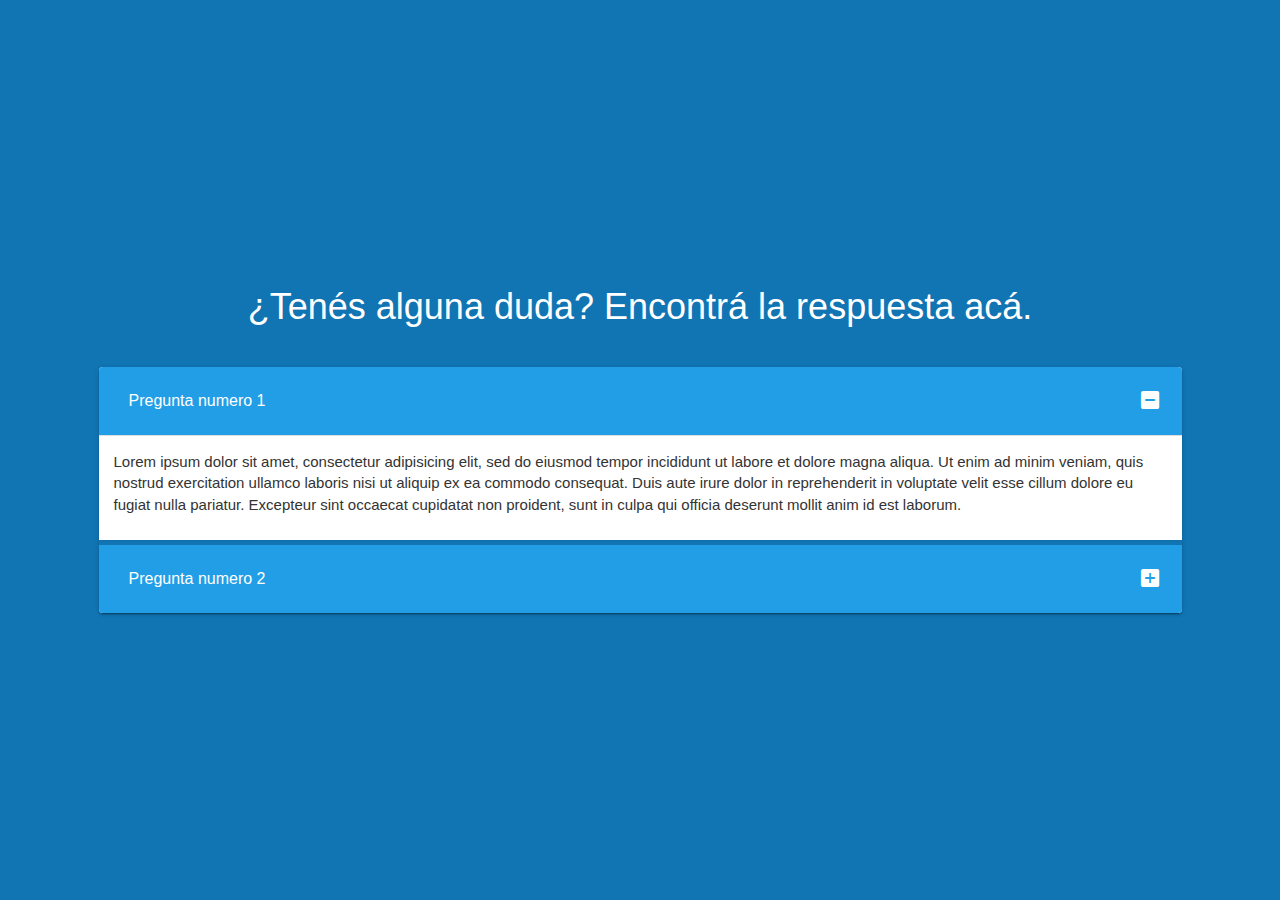
==== faq.html @ 03b4b30a "Add line mockup, A3 node and last sections" ====
<!DOCTYPE html>
<html>
  <head>
    <title>Preguntas Frecuentes - Boole</title>

    <!-- Default metas -->
    <meta charset="utf-8">
    <meta name="viewport" content="width=device-width, initial-scale=1.0">

    <!-- SEO Metas -->
    <meta name="description" content="Cree una cuenta en Boole de manera sencilla y rápida.">

    <!-- Style files -->
    <link rel="stylesheet" href="styles/faq.min.css">
    <link rel="stylesheet" href="styles/landing-style.min.css">
    <link rel="stylesheet" href="https://maxcdn.bootstrapcdn.com/bootstrap/3.3.7/css/bootstrap.min.css" integrity="sha384-BVYiiSIFeK1dGmJRAkycuHAHRg32OmUcww7on3RYdg4Va+PmSTsz/K68vbdEjh4u" crossorigin="anonymous">
    <link rel="stylesheet" href="https://fonts.googleapis.com/icon?family=Material+Icons">
  </head>
  <body>
    <div class="container">
      <div class="faq-container">
            <h1>¿Tenés alguna duda? Encontrá la respuesta acá.</h1>
            <div class="panel-group wrap" id="bs-collapse">
              <div class="panel">
                <div class="panel-heading">
                  <h4 class="panel-title">
                    <!-- Question 1 -->
                    <a data-toggle="collapse" data-parent="#" href="#one">
                      Pregunta numero 1
                    </a>
                  </h4>
                </div>
                <div id="one" class="panel-collapse collapse in">
                  <div class="panel-body">
                    <!-- Answer 1 -->
                    <p>Lorem ipsum dolor sit amet, consectetur adipisicing elit, sed do eiusmod tempor incididunt ut labore et dolore magna aliqua. Ut enim ad minim veniam, quis nostrud exercitation ullamco laboris nisi ut aliquip ex ea commodo consequat. Duis aute irure dolor in reprehenderit in voluptate velit esse cillum dolore eu fugiat nulla pariatur. Excepteur sint occaecat cupidatat non proident, sunt in culpa qui officia deserunt mollit anim id est laborum.</p>
                  </div>
                </div>
              </div>
              <!-- end of panel -->

              <div class="panel">
                <div class="panel-heading">
                  <h4 class="panel-title">
                    <a data-toggle="collapse" data-parent="#" href="#two">
                      <!-- Question 2 -->
                      Pregunta numero 2
                    </a>
                  </h4>
                </div>
                <div id="two" class="panel-collapse collapse">
                  <div class="panel-body">
                    <!-- Answer 2 -->
                    <p>Lorem ipsum dolor sit amet, consectetur adipisicing elit, sed do eiusmod tempor incididunt ut labore et dolore magna aliqua. Ut enim ad minim veniam, quis nostrud exercitation ullamco laboris nisi ut aliquip ex ea commodo consequat. Duis aute irure dolor in reprehenderit in voluptate velit esse cillum dolore eu fugiat nulla pariatur. Excepteur sint occaecat cupidatat non proident, sunt in culpa qui officia deserunt mollit anim id est laborum.</p>
                  </div>

                </div>
              </div>
              <!-- end of panel -->
            </div>
            <!-- end of #bs-collapse  -->

        <!-- end of container -->
      </div>
    </div>
    <!-- scripting area -->
    <script src="https://ajax.googleapis.com/ajax/libs/jquery/1.12.4/jquery.min.js"></script>
    <script type="text/javascript" src="javascript/bootstrap.min.js"></script>
    <script type="text/javascript">
    $(document).ready(function() {
      $('.collapse.in').prev('.panel-heading').addClass('active');
      $('#accordion, #bs-collapse')
        .on('show.bs.collapse', function(a) {
          $(a.target).prev('.panel-heading').addClass('active');
        })
        .on('hide.bs.collapse', function(a) {
          $(a.target).prev('.panel-heading').removeClass('active');
        });
    });
    </script>
  </body>
</html>
---- styles/faq.min.css ----
body{background-color:#1174B3 !important}a:hover{text-decoration:none !important}p,h1,h2,h3,h4,h5,a{font-family:helvetica !important}p{font-size:15px}.container{display:flex;width:100%;height:100vh;align-items:center}.faq-container{width:95%;margin:0 auto}.faq-container h1{text-align:center;color:#fff;margin-bottom:40px}.wrap{box-shadow:0px 2px 2px 0px rgba(0,0,0,0.14),0px 3px 1px -2px rgba(0,0,0,0.2),0px 1px 5px 0px rgba(0,0,0,0.12);border-radius:4px}a:focus,a:hover,a:active{outline:0;text-decoration:none}.panel{border-width:0 0 1px 0;border:none !important;border-color:#fff;background:none;box-shadow:none}.panel:last-child{border-bottom:none}.panel-group>.panel:first-child .panel-heading{border-radius:4px 4px 0 0}.panel-group .panel{border-radius:0}.panel-group .panel+.panel{margin-top:0}.panel-heading{background-color:#229EE6;border-radius:0;border:none;color:#fff;padding:0}.panel-title a{display:block;color:#fff;padding:15px;position:relative;font-size:16px;font-weight:400}.panel-body{background:#fff}.panel:last-child .panel-body{border-radius:0 0 4px 4px}.panel:last-child .panel-heading{border-radius:0 0 4px 4px;transition:border-radius 0.3s linear 0.2s}.panel:last-child .panel-heading.active{border-radius:0;transition:border-radius linear 0s}.panel-heading a:before{content:'\e146';position:absolute;font-family:'Material Icons';right:5px;top:10px;font-size:24px;transition:all 0.5s;transform:scale(1)}.panel-heading.active a:before{content:' ';transition:all 0.5s;transform:scale(0)}#bs-collapse .panel-heading a:after{content:' ';font-size:24px;position:absolute;font-family:'Material Icons';right:5px;top:10px;transform:scale(0);transition:all 0.5s}#bs-collapse .panel-heading.active a:after{content:'\e909';transform:scale(1);transition:all 0.5s}#accordion .panel-heading a:before{content:'\e316';font-size:24px;position:absolute;position-font-family:'Material Icons';right:5px;top:10px;transform:rotate(180deg);transition:all 0.5s}#accordion .panel-heading.active a:before{transform:rotate(0deg);transition:all 0.5s}
---- styles/landing-style.min.css ----
html,body,div,span,applet,object,iframe,h1,h2,h3,h4,h5,h6,p,blockquote,pre,a,abbr,acronym,address,big,cite,code,del,dfn,em,img,ins,kbd,q,s,samp,small,strike,strong,sub,sup,tt,var,b,u,i,center,dl,dt,dd,ol,ul,li,fieldset,form,label,legend,table,caption,tbody,tfoot,thead,tr,th,td,article,aside,canvas,details,embed,figure,figcaption,footer,header,hgroup,menu,nav,output,ruby,section,summary,time,mark,audio,video{margin:0;padding:0;border:0;vertical-align:baseline}article,aside,details,figcaption,figure,footer,header,hgroup,menu,nav,section{display:block}body{line-height:1}ol,ul{list-style:none}blockquote,q{quotes:none}blockquote:before,blockquote:after,q:before,q:after{content:'';content:none}table{border-collapse:collapse;border-spacing:0}*{box-sizing:border-box}body{background-color:#0F68A1;margin:0;box-sizing:border-box}a{text-decoration:none;color:white}header{heigth:400px;overflow:hidden;padding:20px;display:flex;align-items:center;justify-content:flex-end;justify-content:space-between}header .logo{float:left;width:60px;height:60px;border-radius:50%;border:7px solid white;z-index:3}header .header-right{display:flex;justify-content:flex-end;align-items:center}header .logIn{font-family:helvetica}header .register a{display:flex;font-family:helvetica;text-decoration:none;background-color:#239DE4;padding:8px;border-radius:5px;box-shadow:0 2px 5px rgba(0,0,0,0.3);margin-left:20px;display:none}.topText{z-index:2;display:block-flex;position:absolute;justify-content:center;width:100%;top:225px}.topText h1{font-size:23px;font-family:helvetica;font-weight:bold;text-align:center;color:white;line-height:30px;max-width:700px;margin:0 auto;margin-bottom:10px;padding:10px}.topText p{font-family:helvetica;font-size:16px;color:#ECECEC;max-width:600px;text-align:center;line-height:24px;margin:0 auto;padding:10px}.green-register{background-color:#5DB348;padding:10px;display:block;width:200px;margin:0 auto;margin-top:20px;border-radius:5px;text-align:center;color:white;text-decoration:none;font-family:helvetica;font-weight:bold;box-shadow:0 5px 10px rgba(0,0,0,0.3)}.contenedorCirculo{display:flex;width:100vw;height:1000px;overflow:hidden;justify-content:center;position:absolute;z-index:1}.contenedorCirculo .circle{width:500px;height:500px;border-radius:50%;border:90px solid #0F6EA5;position:absolute;left:50%;top:25%;transform:translate(-50%, -50%)}.contenedorCirculo .line{width:90px;height:900px;background-color:#0F6EA5;position:absolute;left:50%;top:90%;transform:translate(-50%, -50%)}.dinamic-diagonal-container{width:100%;height:1300px;background-color:#229EE6;position:relative;z-index:4;top:900px;overflow:hidden}.dinamic-diagonal-container .mockup-mac{width:350px;display:block;position:absolute;top:100px;right:0}.dinamic-diagonal-container .mockup-text{position:relative;top:400px;font-family:helvetica;font-size:22px;color:white;line-height:30px;text-align:center;padding:20px}.dinamic-diagonal-container .mockup-ipad{width:350px;display:block;position:absolute;float:left;top:600px}.time-line-container{height:3500px;width:100%;background-color:#1174B3;position:absolute;top:2100px;z-index:2;overflow:hidden}.nodoCompleto1{display:flex;justify-content:center}.contenedorNodo{display:flex;justify-content:center}.dinamicCircle{position:absolute;top:20px;left:50%;top:25%;transform:translate(-50%, -50%)}.contenedorNodo2{position:absolute;top:90px;z-index:10;left:50%;top:24.89%;transform:translate(-50%, -50%)}.boton{width:210px;height:210px;border-radius:50%;background-color:#1ed5ff;box-shadow:0 0 15px 0;border:4px solid white;transition:all ease-in-out 300ms}.boton:hover{transform:scale(1.03);background-color:#1ee9ff;box-shadow:0 0 10px 0}.mockup-branch-line{position:absolute;top:970px;left:50%;width:200px;margin:0 auto;z-index:-1}.line-down{position:absolute;display:block;width:10px;height:1090px;left:50%;transform:translateX(-50%);background-color:#E1EEEE;z-index:-1;top:850px}.line-down-red{position:absolute;display:block;width:100%;height:600px;background-color:#FF6161}.mockup-line{position:absolute;display:block;left:50%;transform:translateX(-50%);top:1860px;width:300px}.time-line-container{padding:20px;padding-top:200px;display:inline-block;position:absolute;margin:0 auto;font-family:helvetica;font-size:22px;line-height:35px;text-align:center;margin-top:30px}.time-line-container p{max-width:700px;color:#FFFFFF;margin-top:150px;position:relative;left:50%;transform:translateX(-50%)}.last-section{background-color:#E7EEED;width:100vw;height:1500px;position:relative;top:4200px}.last-section .container{padding-top:300px;display:flex;flex-direction:column;justify-content:center;overflow:hidden}.last-section .container p{font-family:helvetica;font-size:21px;text-align:center;line-height:28px;padding:20px;color:#4D4D4D;max-width:770px;position:relative;left:50%;transform:translateX(-50%)}.last-section .container .nodo-last{display:block;position:relative;margin:0 auto;width:200px;margin-bottom:160px;z-index:2}.last-section .container .infinite-line{width:100%;height:10px;background-color:white;position:relative;bottom:268px;margin-left:50%;z-index:1}.last-section .container .infinite-line .red-line{height:100%;width:300px;background-color:#FD6466}.last-section .container .mini-line{display:block;width:300px;margin:0 auto;margin-top:200px}footer{width:100%;min-height:530px;background-color:#F1F5F5;position:relative;top:4050px;padding:140px 15px 15px 15px}footer p{text-align:center;font-size:21px;font-family:helvetica;line-height:32px;margin-bottom:60px;color:#4D4D4D;max-width:778px;position:relative;left:50%;transform:translateX(-50%)}footer .green-register{margin-bottom:100px}.end{width:100%;height:50px;background-color:white;position:relative;top:4040px;padding:20px}.end p{font-family:helvetica;font-size:10px;color:#373737}
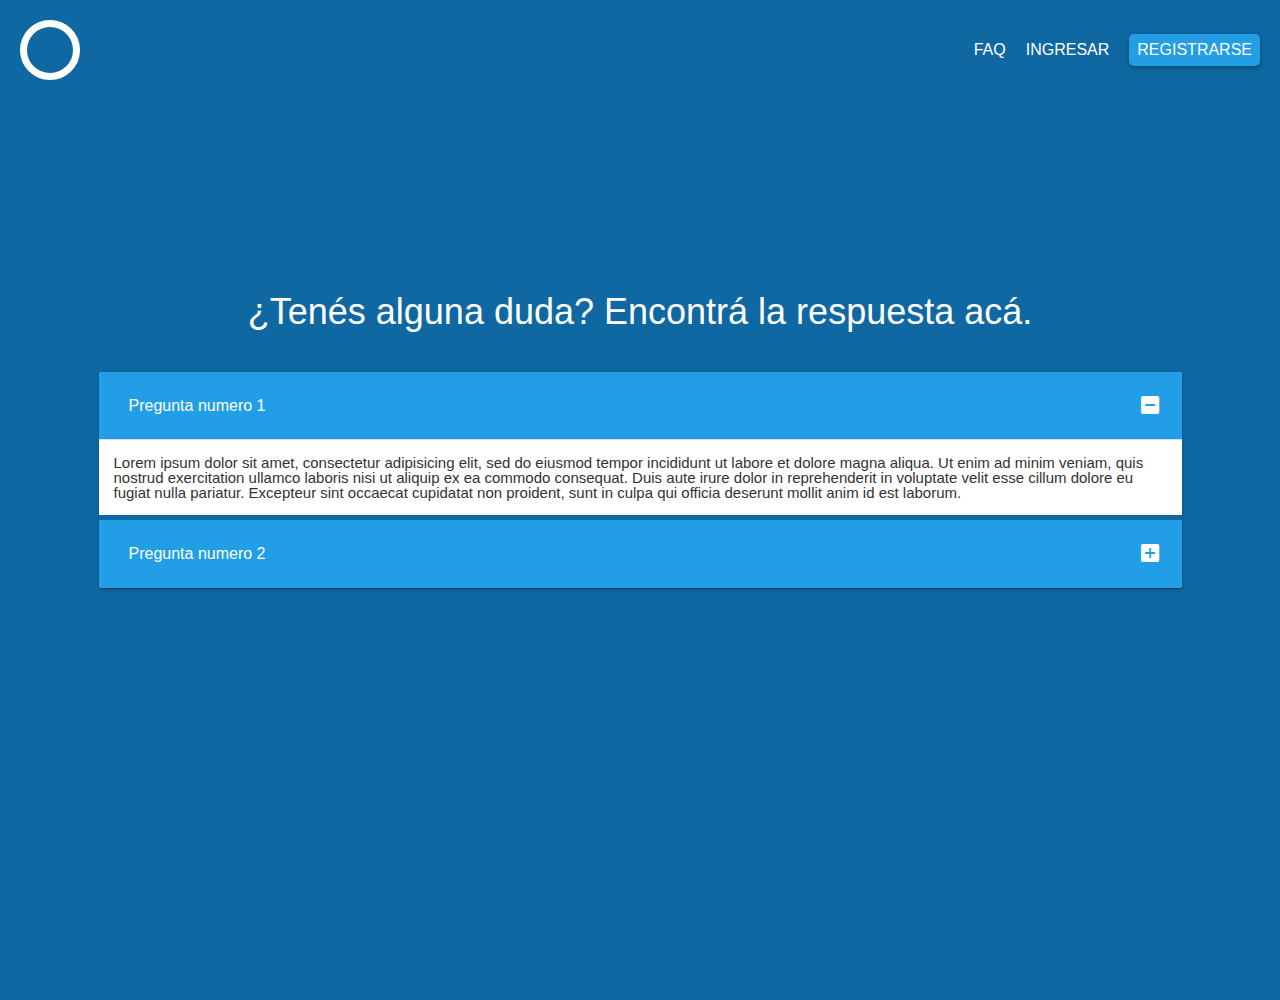
==== commit 6e08dbd4: "Link all pages. Add login page and header to all of them" ====
--- a/faq.html
+++ b/faq.html
@@ -12,11 +12,25 @@
 
     <!-- Style files -->
     <link rel="stylesheet" href="styles/faq.min.css">
-    <link rel="stylesheet" href="styles/landing-style.min.css">
     <link rel="stylesheet" href="https://maxcdn.bootstrapcdn.com/bootstrap/3.3.7/css/bootstrap.min.css" integrity="sha384-BVYiiSIFeK1dGmJRAkycuHAHRg32OmUcww7on3RYdg4Va+PmSTsz/K68vbdEjh4u" crossorigin="anonymous">
     <link rel="stylesheet" href="https://fonts.googleapis.com/icon?family=Material+Icons">
+    <link rel="stylesheet" href="styles/landing-style.min.css">
   </head>
   <body>
+
+    <!-- header with logo log in and register buttons -->
+    <header>
+      <a href="index.html">
+        <div class="logo"></div>
+      </a>
+      <div class="header-right">
+        <div class="faq"><a href="faq.html">Faq</a></div>
+        <div class="logIn"><a href="login.php">Ingresar</a></div>
+        <div class="register"><a href="register.php">Registrarse</a></div>
+      </div>
+    </header>
+    <!-- END OF: header with logo log in and register buttons -->
+
     <div class="container">
       <div class="faq-container">
             <h1>¿Tenés alguna duda? Encontrá la respuesta acá.</h1>
--- a/styles/faq.min.css
+++ b/styles/faq.min.css
@@ -1 +1 @@
-body{background-color:#1174B3 !important}a:hover{text-decoration:none !important}p,h1,h2,h3,h4,h5,a{font-family:helvetica !important}p{font-size:15px}.container{display:flex;width:100%;height:100vh;align-items:center}.faq-container{width:95%;margin:0 auto}.faq-container h1{text-align:center;color:#fff;margin-bottom:40px}.wrap{box-shadow:0px 2px 2px 0px rgba(0,0,0,0.14),0px 3px 1px -2px rgba(0,0,0,0.2),0px 1px 5px 0px rgba(0,0,0,0.12);border-radius:4px}a:focus,a:hover,a:active{outline:0;text-decoration:none}.panel{border-width:0 0 1px 0;border:none !important;border-color:#fff;background:none;box-shadow:none}.panel:last-child{border-bottom:none}.panel-group>.panel:first-child .panel-heading{border-radius:4px 4px 0 0}.panel-group .panel{border-radius:0}.panel-group .panel+.panel{margin-top:0}.panel-heading{background-color:#229EE6;border-radius:0;border:none;color:#fff;padding:0}.panel-title a{display:block;color:#fff;padding:15px;position:relative;font-size:16px;font-weight:400}.panel-body{background:#fff}.panel:last-child .panel-body{border-radius:0 0 4px 4px}.panel:last-child .panel-heading{border-radius:0 0 4px 4px;transition:border-radius 0.3s linear 0.2s}.panel:last-child .panel-heading.active{border-radius:0;transition:border-radius linear 0s}.panel-heading a:before{content:'\e146';position:absolute;font-family:'Material Icons';right:5px;top:10px;font-size:24px;transition:all 0.5s;transform:scale(1)}.panel-heading.active a:before{content:' ';transition:all 0.5s;transform:scale(0)}#bs-collapse .panel-heading a:after{content:' ';font-size:24px;position:absolute;font-family:'Material Icons';right:5px;top:10px;transform:scale(0);transition:all 0.5s}#bs-collapse .panel-heading.active a:after{content:'\e909';transform:scale(1);transition:all 0.5s}#accordion .panel-heading a:before{content:'\e316';font-size:24px;position:absolute;position-font-family:'Material Icons';right:5px;top:10px;transform:rotate(180deg);transition:all 0.5s}#accordion .panel-heading.active a:before{transform:rotate(0deg);transition:all 0.5s}
+body{background-color:#0F68A1 !important}a:hover{text-decoration:none !important}p,h1,h2,h3,h4,h5,a{font-family:helvetica !important}p{font-size:15px}.container{display:flex;width:100%;height:100vh;align-items:center}.faq-container{width:95%;margin:0 auto;margin-top:-200px}.faq-container h1{text-align:center;color:#fff;margin-bottom:40px}.wrap{box-shadow:0px 2px 2px 0px rgba(0,0,0,0.14),0px 3px 1px -2px rgba(0,0,0,0.2),0px 1px 5px 0px rgba(0,0,0,0.12);border-radius:4px}a:focus,a:hover,a:active{outline:0;text-decoration:none}.panel{border-width:0 0 1px 0;border:none !important;border-color:#fff;background:none;box-shadow:none}.panel:last-child{border-bottom:none}.panel-group>.panel:first-child .panel-heading{border-radius:4px 4px 0 0}.panel-group .panel{border-radius:0}.panel-group .panel+.panel{margin-top:0}.panel-heading{background-color:#229EE6;border-radius:0;border:none;color:#fff;padding:0}.panel-title a{display:block;color:#fff;padding:15px;position:relative;font-size:16px;font-weight:400}.panel-body{background:#fff}.panel:last-child .panel-body{border-radius:0 0 4px 4px}.panel:last-child .panel-heading{border-radius:0 0 4px 4px;transition:border-radius 0.3s linear 0.2s}.panel:last-child .panel-heading.active{border-radius:0;transition:border-radius linear 0s}.panel-heading a:before{content:'\e146';position:absolute;font-family:'Material Icons';right:5px;top:10px;font-size:24px;transition:all 0.5s;transform:scale(1)}.panel-heading.active a:before{content:' ';transition:all 0.5s;transform:scale(0)}#bs-collapse .panel-heading a:after{content:' ';font-size:24px;position:absolute;font-family:'Material Icons';right:5px;top:10px;transform:scale(0);transition:all 0.5s}#bs-collapse .panel-heading.active a:after{content:'\e909';transform:scale(1);transition:all 0.5s}#accordion .panel-heading a:before{content:'\e316';font-size:24px;position:absolute;position-font-family:'Material Icons';right:5px;top:10px;transform:rotate(180deg);transition:all 0.5s}#accordion .panel-heading.active a:before{transform:rotate(0deg);transition:all 0.5s}
--- a/styles/landing-style.min.css
+++ b/styles/landing-style.min.css
@@ -1 +1 @@
-html,body,div,span,applet,object,iframe,h1,h2,h3,h4,h5,h6,p,blockquote,pre,a,abbr,acronym,address,big,cite,code,del,dfn,em,img,ins,kbd,q,s,samp,small,strike,strong,sub,sup,tt,var,b,u,i,center,dl,dt,dd,ol,ul,li,fieldset,form,label,legend,table,caption,tbody,tfoot,thead,tr,th,td,article,aside,canvas,details,embed,figure,figcaption,footer,header,hgroup,menu,nav,output,ruby,section,summary,time,mark,audio,video{margin:0;padding:0;border:0;vertical-align:baseline}article,aside,details,figcaption,figure,footer,header,hgroup,menu,nav,section{display:block}body{line-height:1}ol,ul{list-style:none}blockquote,q{quotes:none}blockquote:before,blockquote:after,q:before,q:after{content:'';content:none}table{border-collapse:collapse;border-spacing:0}*{box-sizing:border-box}body{background-color:#0F68A1;margin:0;box-sizing:border-box}a{text-decoration:none;color:white}header{heigth:400px;overflow:hidden;padding:20px;display:flex;align-items:center;justify-content:flex-end;justify-content:space-between}header .logo{float:left;width:60px;height:60px;border-radius:50%;border:7px solid white;z-index:3}header .header-right{display:flex;justify-content:flex-end;align-items:center}header .logIn{font-family:helvetica}header .register a{display:flex;font-family:helvetica;text-decoration:none;background-color:#239DE4;padding:8px;border-radius:5px;box-shadow:0 2px 5px rgba(0,0,0,0.3);margin-left:20px;display:none}.topText{z-index:2;display:block-flex;position:absolute;justify-content:center;width:100%;top:225px}.topText h1{font-size:23px;font-family:helvetica;font-weight:bold;text-align:center;color:white;line-height:30px;max-width:700px;margin:0 auto;margin-bottom:10px;padding:10px}.topText p{font-family:helvetica;font-size:16px;color:#ECECEC;max-width:600px;text-align:center;line-height:24px;margin:0 auto;padding:10px}.green-register{background-color:#5DB348;padding:10px;display:block;width:200px;margin:0 auto;margin-top:20px;border-radius:5px;text-align:center;color:white;text-decoration:none;font-family:helvetica;font-weight:bold;box-shadow:0 5px 10px rgba(0,0,0,0.3)}.contenedorCirculo{display:flex;width:100vw;height:1000px;overflow:hidden;justify-content:center;position:absolute;z-index:1}.contenedorCirculo .circle{width:500px;height:500px;border-radius:50%;border:90px solid #0F6EA5;position:absolute;left:50%;top:25%;transform:translate(-50%, -50%)}.contenedorCirculo .line{width:90px;height:900px;background-color:#0F6EA5;position:absolute;left:50%;top:90%;transform:translate(-50%, -50%)}.dinamic-diagonal-container{width:100%;height:1300px;background-color:#229EE6;position:relative;z-index:4;top:900px;overflow:hidden}.dinamic-diagonal-container .mockup-mac{width:350px;display:block;position:absolute;top:100px;right:0}.dinamic-diagonal-container .mockup-text{position:relative;top:400px;font-family:helvetica;font-size:22px;color:white;line-height:30px;text-align:center;padding:20px}.dinamic-diagonal-container .mockup-ipad{width:350px;display:block;position:absolute;float:left;top:600px}.time-line-container{height:3500px;width:100%;background-color:#1174B3;position:absolute;top:2100px;z-index:2;overflow:hidden}.nodoCompleto1{display:flex;justify-content:center}.contenedorNodo{display:flex;justify-content:center}.dinamicCircle{position:absolute;top:20px;left:50%;top:25%;transform:translate(-50%, -50%)}.contenedorNodo2{position:absolute;top:90px;z-index:10;left:50%;top:24.89%;transform:translate(-50%, -50%)}.boton{width:210px;height:210px;border-radius:50%;background-color:#1ed5ff;box-shadow:0 0 15px 0;border:4px solid white;transition:all ease-in-out 300ms}.boton:hover{transform:scale(1.03);background-color:#1ee9ff;box-shadow:0 0 10px 0}.mockup-branch-line{position:absolute;top:970px;left:50%;width:200px;margin:0 auto;z-index:-1}.line-down{position:absolute;display:block;width:10px;height:1090px;left:50%;transform:translateX(-50%);background-color:#E1EEEE;z-index:-1;top:850px}.line-down-red{position:absolute;display:block;width:100%;height:600px;background-color:#FF6161}.mockup-line{position:absolute;display:block;left:50%;transform:translateX(-50%);top:1860px;width:300px}.time-line-container{padding:20px;padding-top:200px;display:inline-block;position:absolute;margin:0 auto;font-family:helvetica;font-size:22px;line-height:35px;text-align:center;margin-top:30px}.time-line-container p{max-width:700px;color:#FFFFFF;margin-top:150px;position:relative;left:50%;transform:translateX(-50%)}.last-section{background-color:#E7EEED;width:100vw;height:1500px;position:relative;top:4200px}.last-section .container{padding-top:300px;display:flex;flex-direction:column;justify-content:center;overflow:hidden}.last-section .container p{font-family:helvetica;font-size:21px;text-align:center;line-height:28px;padding:20px;color:#4D4D4D;max-width:770px;position:relative;left:50%;transform:translateX(-50%)}.last-section .container .nodo-last{display:block;position:relative;margin:0 auto;width:200px;margin-bottom:160px;z-index:2}.last-section .container .infinite-line{width:100%;height:10px;background-color:white;position:relative;bottom:268px;margin-left:50%;z-index:1}.last-section .container .infinite-line .red-line{height:100%;width:300px;background-color:#FD6466}.last-section .container .mini-line{display:block;width:300px;margin:0 auto;margin-top:200px}footer{width:100%;min-height:530px;background-color:#F1F5F5;position:relative;top:4050px;padding:140px 15px 15px 15px}footer p{text-align:center;font-size:21px;font-family:helvetica;line-height:32px;margin-bottom:60px;color:#4D4D4D;max-width:778px;position:relative;left:50%;transform:translateX(-50%)}footer .green-register{margin-bottom:100px}.end{width:100%;height:50px;background-color:white;position:relative;top:4040px;padding:20px}.end p{font-family:helvetica;font-size:10px;color:#373737}
+html,body,div,span,applet,object,iframe,h1,h2,h3,h4,h5,h6,p,blockquote,pre,a,abbr,acronym,address,big,cite,code,del,dfn,em,img,ins,kbd,q,s,samp,small,strike,strong,sub,sup,tt,var,b,u,i,center,dl,dt,dd,ol,ul,li,fieldset,form,label,legend,table,caption,tbody,tfoot,thead,tr,th,td,article,aside,canvas,details,embed,figure,figcaption,footer,header,hgroup,menu,nav,output,ruby,section,summary,time,mark,audio,video{margin:0;padding:0;border:0;vertical-align:baseline}article,aside,details,figcaption,figure,footer,header,hgroup,menu,nav,section{display:block}body{line-height:1}ol,ul{list-style:none}blockquote,q{quotes:none}blockquote:before,blockquote:after,q:before,q:after{content:'';content:none}table{border-collapse:collapse;border-spacing:0}*{box-sizing:border-box}body{background-color:#0F68A1;margin:0;box-sizing:border-box}a{text-decoration:none;color:white}header{heigth:400px;overflow:hidden;padding:20px;display:flex;align-items:center;justify-content:flex-end;justify-content:space-between;animation:fadein 2s}header .logo{float:left;width:60px;height:60px;border-radius:50%;border:7px solid white;z-index:3}header .header-right{display:flex;justify-content:flex-end;align-items:center}header .faq{font-family:helvetica;margin-right:20px}header .header-right a{text-transform:uppercase;font-size:16px}header .header-right a:hover{color:#fff}header .logIn{font-family:helvetica}header .register a{display:flex;font-family:helvetica;text-decoration:none;background-color:#239DE4;padding:8px;border-radius:5px;box-shadow:0 2px 5px rgba(0,0,0,0.3);margin-left:20px;display:none}.topText{z-index:2;display:block-flex;position:absolute;justify-content:center;width:100%;top:225px}.topText h1{font-size:19px;font-family:helvetica;font-weight:bold;text-align:center;color:white;line-height:32px;max-width:700px;margin:0 auto;margin-bottom:10px;padding:10px}.topText p{font-family:helvetica;font-size:16px;color:#ECECEC;max-width:600px;text-align:center;line-height:29px;margin:0 auto;padding:10px}.green-register{background-color:#5DB348;padding:10px;display:block;width:200px;margin:0 auto;margin-top:20px;border-radius:5px;text-align:center;color:white;text-decoration:none;font-family:helvetica;font-weight:bold;box-shadow:0 5px 10px rgba(0,0,0,0.3)}.contenedorCirculo{display:flex;width:100vw;height:1000px;overflow:hidden;justify-content:center;position:absolute;z-index:1}.contenedorCirculo .circle{width:500px;height:500px;border-radius:50%;border:90px solid #0F6EA5;position:absolute;left:50%;top:25%;transform:translate(-50%, -50%)}.contenedorCirculo .line{width:90px;height:900px;background-color:#0F6EA5;position:absolute;left:50%;top:90%;transform:translate(-50%, -50%)}.diagonal{width:100%;height:0px;position:absolute;top:730px;z-index:4;height:280px;background-color:#229EE6;transform-origin:top right;transition:all ease-in-out 200ms}.diagonal-on{height:280px;transform:skewY(-8deg)}.dinamic-diagonal-container{width:100%;height:1300px;background-color:#229EE6;position:relative;z-index:4;top:900px;overflow:hidden}.dinamic-diagonal-container .mockup-mac{width:100%;display:block;position:absolute;top:100px;right:0}.dinamic-diagonal-container .mockup-text{position:relative;top:400px;font-family:helvetica;font-size:19px;color:white;line-height:30px;text-align:center;padding:40px}.dinamic-diagonal-container .mockup-ipad{width:100%;display:block;position:absolute;float:left;top:750px}.time-line-container{height:3500px;width:100%;background-color:#1174B3;position:absolute;top:2100px;z-index:2;overflow:hidden}.nodoCompleto1{display:flex;justify-content:center}.contenedorNodo{display:flex;justify-content:center}.dinamicCircle{position:absolute;top:20px;left:50%;top:25%;transform:translate(-50%, -50%)}.contenedorNodo2{position:absolute;top:90px;z-index:10;left:50%;top:24.97%;transform:translate(-50%, -50%)}.boton{width:210px;height:210px;border-radius:50%;background-color:#1ed5ff;box-shadow:0 0 15px 0;border:4px solid white;transition:all ease-in-out 300ms}.boton:hover{transform:scale(1.03);background-color:#1ee9ff;box-shadow:0 0 10px 0}.mockup-branch-line{position:absolute;top:960px;left:50%;width:200px;margin:0 auto;z-index:-1;padding-right:50px}.line-down{position:absolute;display:block;width:10px;height:1090px;left:50%;transform:translateX(-50%);background-color:#E1EEEE;z-index:-1;top:850px}.line-down-red{position:absolute;display:block;width:100%;height:600px;background-color:#FF6161}.mockup-line{position:absolute;display:block;left:50%;transform:translateX(-50%);top:1860px;width:300px}.time-line-container{padding:20px;padding-top:200px;display:inline-block;position:absolute;margin:0 auto;font-family:helvetica;font-size:19px;text-align:center;margin-top:30px}.time-line-container p{line-height:31px;max-width:700px;color:#FFFFFF;margin-top:175px;position:relative;left:50%;transform:translateX(-50%)}.diagonal-b{width:100%;height:300px;position:absolute;top:5400px;z-index:2;background-color:#E7EEED;transform-origin:top right;transition:all ease-in-out 200ms}.last-section{background-color:#E7EEED;width:100vw;height:1500px;position:relative;top:4200px}.last-section .container{padding-top:210px;display:flex;flex-direction:column;justify-content:center;overflow:hidden;z-index:10}.last-section .container p{font-family:helvetica;font-size:19px;text-align:center;line-height:30px;padding:20px;color:#4D4D4D;max-width:770px;position:relative;left:50%;transform:translateX(-50%)}.last-section .container .nodo-last{display:block;position:relative;margin:0 auto;width:200px;margin-bottom:160px;z-index:2}.last-section .container .infinite-line{width:100%;height:10px;background-color:white;position:relative;bottom:268px;margin-left:50%;z-index:1}.last-section .container .infinite-line .red-line{height:100%;width:300px;background-color:#FD6466}.last-section .container .mini-line{display:block;width:300px;margin:0 auto;margin-top:200px}footer{width:100%;min-height:530px;background-color:#F1F5F5;position:relative;top:4050px;padding:140px 30px 30px 30px}footer p{text-align:center;font-size:19px;font-family:helvetica;line-height:30px;margin-bottom:60px;color:#4D4D4D;max-width:778px;position:relative;left:50%;transform:translateX(-50%)}footer .green-register{margin-bottom:100px}.end{width:100%;height:50px;background-color:white;position:relative;top:4040px;padding:20px}.end p{font-family:helvetica;font-size:10px;color:#373737}.project{opacity:0;transition:all ease-in-out 1s}.project.fade-in{opacity:1}@media (min-width: 425px){.topText h1{font-size:28px;line-height:38px}.topText p{font-size:17px;line-height:27px}.dinamic-diagonal-container .mockup-mac{width:350px;width-display:block;width-position:absolute;width-top:100px;width-right:0}.dinamic-diagonal-container .mockup-text{font-size:22px;line-height:32px;padding:40px}.dinamic-diagonal-container .mockup-ipad{width:350px;width-display:block;width-position:absolute;width-float:left;width-top:750px}.time-line-container p{font-size:22px;line-height:35px}.mockup-branch-line{padding-right:30px}.last-section .container p{font-size:22px;line-height:35px}footer p{font-size:21px;line-height:32px}}@media (min-width: 768px){header .register a{display:block}.topText h1{font-size:33px;line-height:42px}.topText p{font-size:19px;line-height:30px}.dinamic-diagonal-container .mockup-mac{width:450px}.dinamic-diagonal-container .mockup-text{font-size:30px;line-height:41px;padding:90px}.dinamic-diagonal-container .mockup-ipad{width:450px}.time-line-container p{font-size:25px;line-height:38px}.mockup-branch-line{padding-right:0px}.last-section .container p{font-size:25px;line-height:38px}footer p{font-size:25px;line-height:38px}}@media (min-width: 1024px){.dinamic-diagonal-container .mockup-text{font-size:30px;line-height:41px;padding:140px}.dinamic-diagonal-container .mockup-mac{width:550px}.dinamic-diagonal-container .mockup-ipad{width:550px}}
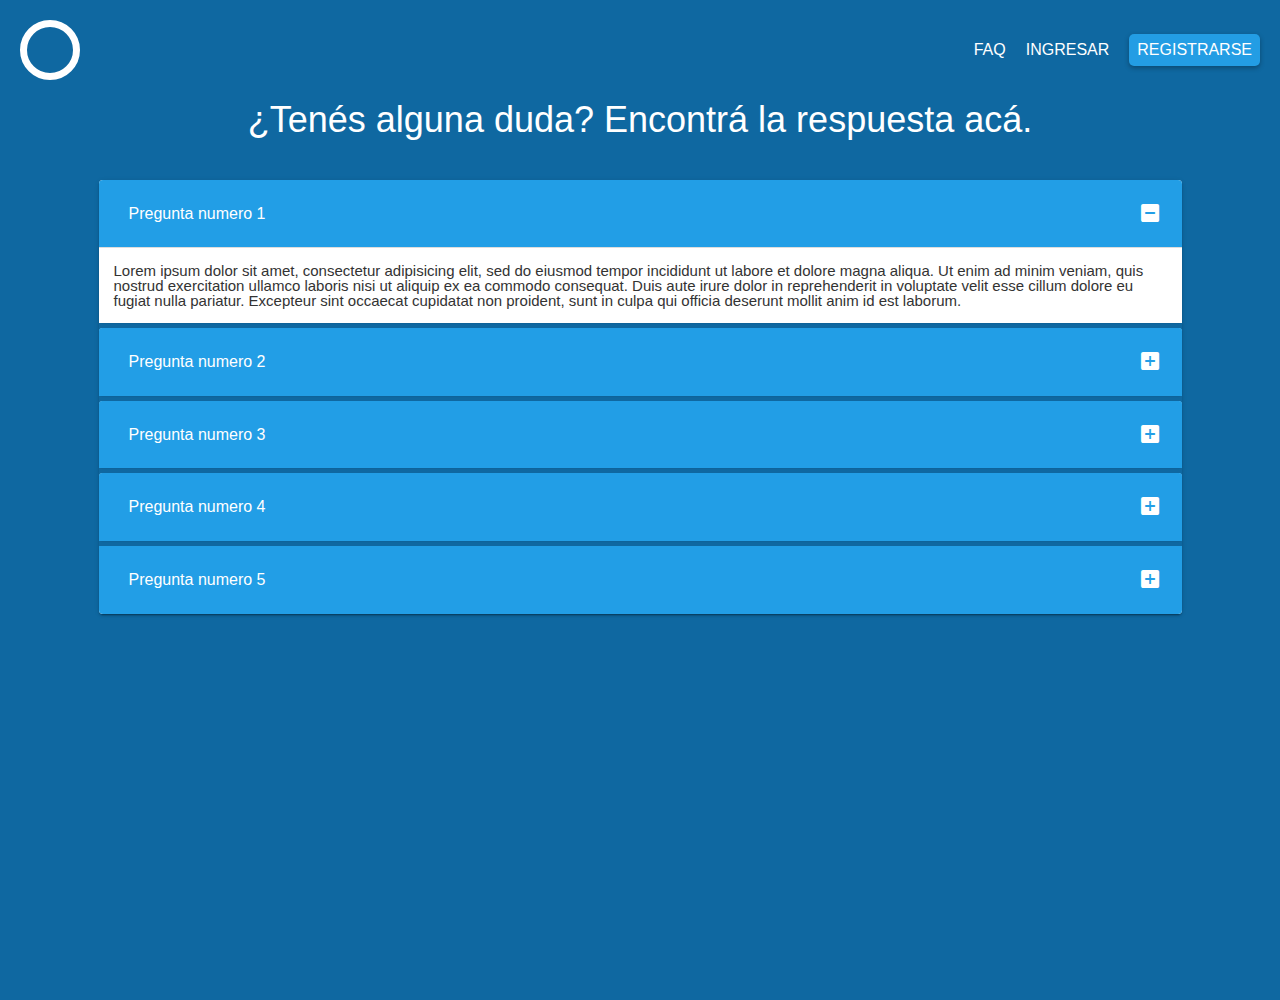
==== commit 9960540d: "Fix faq styles" ====
--- a/faq.html
+++ b/faq.html
@@ -71,6 +71,64 @@
                 </div>
               </div>
               <!-- end of panel -->
+
+              <div class="panel">
+                <div class="panel-heading">
+                  <h4 class="panel-title">
+                    <a data-toggle="collapse" data-parent="#" href="#three">
+                      <!-- Question 3 -->
+                      Pregunta numero 3
+                    </a>
+                  </h4>
+                </div>
+                <div id="three" class="panel-collapse collapse">
+                  <div class="panel-body">
+                    <!-- Answer 3 -->
+                    <p>Lorem ipsum dolor sit amet, consectetur adipisicing elit, sed do eiusmod tempor incididunt ut labore et dolore magna aliqua. Ut enim ad minim veniam, quis nostrud exercitation ullamco laboris nisi ut aliquip ex ea commodo consequat. Duis aute irure dolor in reprehenderit in voluptate velit esse cillum dolore eu fugiat nulla pariatur. Excepteur sint occaecat cupidatat non proident, sunt in culpa qui officia deserunt mollit anim id est laborum.</p>
+                  </div>
+
+                </div>
+              </div>
+              <!-- end of panel -->
+
+              <div class="panel">
+                <div class="panel-heading">
+                  <h4 class="panel-title">
+                    <a data-toggle="collapse" data-parent="#" href="#four">
+                      <!-- Question 4 -->
+                      Pregunta numero 4
+                    </a>
+                  </h4>
+                </div>
+                <div id="four" class="panel-collapse collapse">
+                  <div class="panel-body">
+                    <!-- Answer 4 -->
+                    <p>Lorem ipsum dolor sit amet, consectetur adipisicing elit, sed do eiusmod tempor incididunt ut labore et dolore magna aliqua. Ut enim ad minim veniam, quis nostrud exercitation ullamco laboris nisi ut aliquip ex ea commodo consequat. Duis aute irure dolor in reprehenderit in voluptate velit esse cillum dolore eu fugiat nulla pariatur. Excepteur sint occaecat cupidatat non proident, sunt in culpa qui officia deserunt mollit anim id est laborum.</p>
+                  </div>
+
+                </div>
+              </div>
+              <!-- end of panel -->
+
+              <div class="panel">
+                <div class="panel-heading">
+                  <h4 class="panel-title">
+                    <a data-toggle="collapse" data-parent="#" href="#five">
+                      <!-- Question 5 -->
+                      Pregunta numero 5
+                    </a>
+                  </h4>
+                </div>
+                <div id="five" class="panel-collapse collapse">
+                  <div class="panel-body">
+                    <!-- Answer 5 -->
+                    <p>Lorem ipsum dolor sit amet, consectetur adipisicing elit, sed do eiusmod tempor incididunt ut labore et dolore magna aliqua. Ut enim ad minim veniam, quis nostrud exercitation ullamco laboris nisi ut aliquip ex ea commodo consequat. Duis aute irure dolor in reprehenderit in voluptate velit esse cillum dolore eu fugiat nulla pariatur. Excepteur sint occaecat cupidatat non proident, sunt in culpa qui officia deserunt mollit anim id est laborum.</p>
+                  </div>
+
+                </div>
+              </div>
+              <!-- end of panel -->
+
             </div>
             <!-- end of #bs-collapse  -->
 
@@ -79,7 +137,7 @@
     </div>
     <!-- scripting area -->
     <script src="https://ajax.googleapis.com/ajax/libs/jquery/1.12.4/jquery.min.js"></script>
-    <script type="text/javascript" src="javascript/bootstrap.min.js"></script>
+    <script type="text/javascript" src="bootstrap.min.js"></script>
     <script type="text/javascript">
     $(document).ready(function() {
       $('.collapse.in').prev('.panel-heading').addClass('active');
--- a/styles/faq.min.css
+++ b/styles/faq.min.css
@@ -1 +1 @@
-body{background-color:#0F68A1 !important}a:hover{text-decoration:none !important}p,h1,h2,h3,h4,h5,a{font-family:helvetica !important}p{font-size:15px}.container{display:flex;width:100%;height:100vh;align-items:center}.faq-container{width:95%;margin:0 auto;margin-top:-200px}.faq-container h1{text-align:center;color:#fff;margin-bottom:40px}.wrap{box-shadow:0px 2px 2px 0px rgba(0,0,0,0.14),0px 3px 1px -2px rgba(0,0,0,0.2),0px 1px 5px 0px rgba(0,0,0,0.12);border-radius:4px}a:focus,a:hover,a:active{outline:0;text-decoration:none}.panel{border-width:0 0 1px 0;border:none !important;border-color:#fff;background:none;box-shadow:none}.panel:last-child{border-bottom:none}.panel-group>.panel:first-child .panel-heading{border-radius:4px 4px 0 0}.panel-group .panel{border-radius:0}.panel-group .panel+.panel{margin-top:0}.panel-heading{background-color:#229EE6;border-radius:0;border:none;color:#fff;padding:0}.panel-title a{display:block;color:#fff;padding:15px;position:relative;font-size:16px;font-weight:400}.panel-body{background:#fff}.panel:last-child .panel-body{border-radius:0 0 4px 4px}.panel:last-child .panel-heading{border-radius:0 0 4px 4px;transition:border-radius 0.3s linear 0.2s}.panel:last-child .panel-heading.active{border-radius:0;transition:border-radius linear 0s}.panel-heading a:before{content:'\e146';position:absolute;font-family:'Material Icons';right:5px;top:10px;font-size:24px;transition:all 0.5s;transform:scale(1)}.panel-heading.active a:before{content:' ';transition:all 0.5s;transform:scale(0)}#bs-collapse .panel-heading a:after{content:' ';font-size:24px;position:absolute;font-family:'Material Icons';right:5px;top:10px;transform:scale(0);transition:all 0.5s}#bs-collapse .panel-heading.active a:after{content:'\e909';transform:scale(1);transition:all 0.5s}#accordion .panel-heading a:before{content:'\e316';font-size:24px;position:absolute;position-font-family:'Material Icons';right:5px;top:10px;transform:rotate(180deg);transition:all 0.5s}#accordion .panel-heading.active a:before{transform:rotate(0deg);transition:all 0.5s}
+body{background-color:#0F68A1 !important}a:hover{text-decoration:none !important}p,h1,h2,h3,h4,h5,a{font-family:helvetica !important}p{font-size:15px}.container{width:100%;height:100vh}.faq-container{width:95%;margin:0 auto}.faq-container h1{text-align:center;color:#fff;margin-bottom:40px}.wrap{box-shadow:0px 2px 2px 0px rgba(0,0,0,0.14),0px 3px 1px -2px rgba(0,0,0,0.2),0px 1px 5px 0px rgba(0,0,0,0.12);border-radius:4px}a:focus,a:hover,a:active{outline:0;text-decoration:none}.panel{border-width:0 0 1px 0;border:none !important;border-color:#fff;background:none;box-shadow:none}.panel:last-child{border-bottom:none}.panel-group>.panel:first-child .panel-heading{border-radius:4px 4px 0 0}.panel-group .panel{border-radius:0}.panel-group .panel+.panel{margin-top:0}.panel-heading{background-color:#229EE6;border-radius:0;border:none;color:#fff;padding:0}.panel-title a{display:block;color:#fff;padding:15px;position:relative;font-size:16px;font-weight:400}.panel-body{background:#fff}.panel:last-child .panel-body{border-radius:0 0 4px 4px}.panel:last-child .panel-heading{border-radius:0 0 4px 4px;transition:border-radius 0.3s linear 0.2s}.panel:last-child .panel-heading.active{border-radius:0;transition:border-radius linear 0s}.panel-heading a:before{content:'\e146';position:absolute;font-family:'Material Icons';right:5px;top:10px;font-size:24px;transition:all 0.5s;transform:scale(1)}.panel-heading.active a:before{content:' ';transition:all 0.5s;transform:scale(0)}#bs-collapse .panel-heading a:after{content:' ';font-size:24px;position:absolute;font-family:'Material Icons';right:5px;top:10px;transform:scale(0);transition:all 0.5s}#bs-collapse .panel-heading.active a:after{content:'\e909';transform:scale(1);transition:all 0.5s}#accordion .panel-heading a:before{content:'\e316';font-size:24px;position:absolute;position-font-family:'Material Icons';right:5px;top:10px;transform:rotate(180deg);transition:all 0.5s}#accordion .panel-heading.active a:before{transform:rotate(0deg);transition:all 0.5s}
